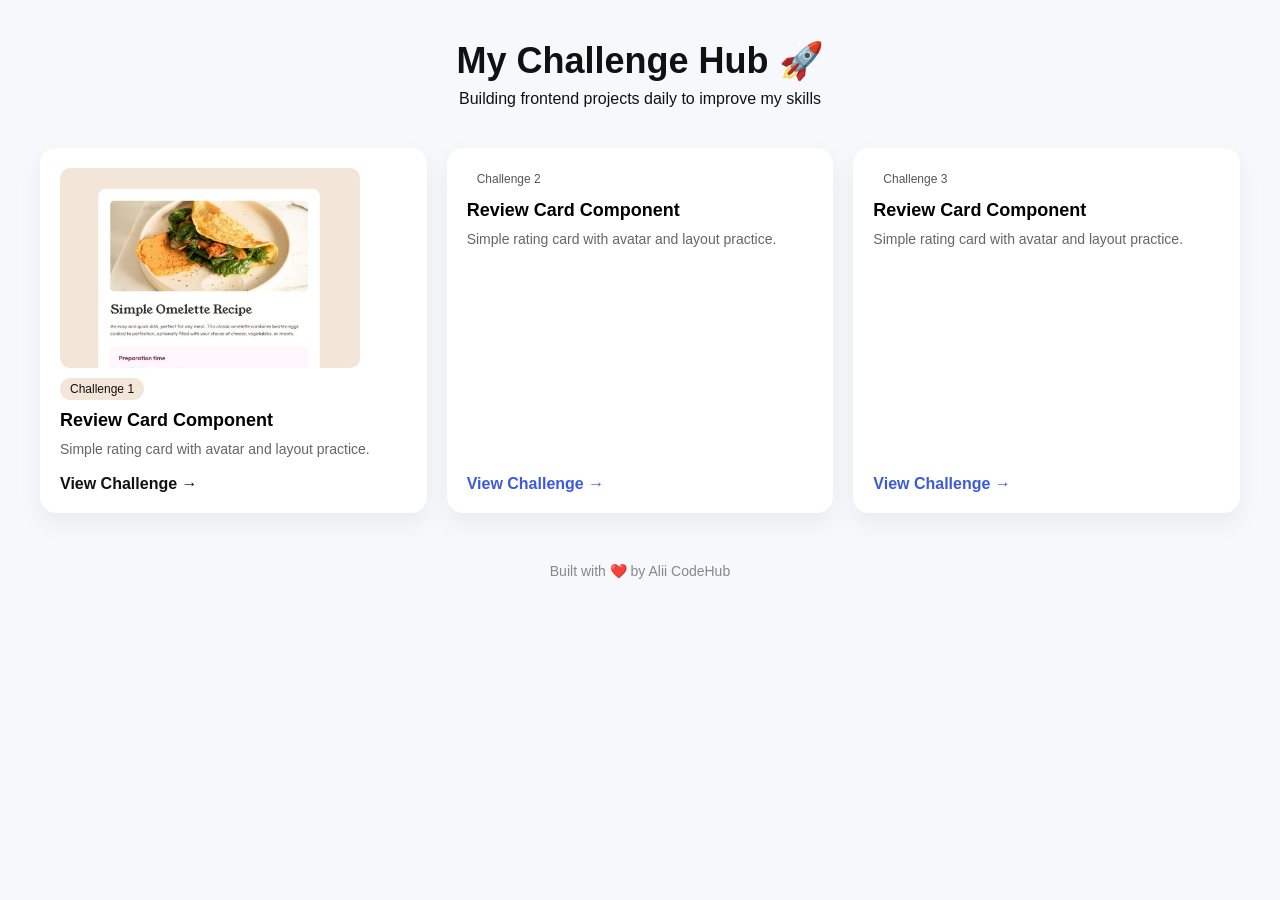
==== index.html @ eea54adb "Update index.html" ====
<!DOCTYPE html>
<html lang="en">
<head>
  <meta charset="UTF-8" />
  <meta name="viewport" content="width=device-width, initial-scale=1.0"/>
  <title>Challenge Hub</title>
  <link rel="stylesheet" href="style.css">
</head>

<body>

  <header class="header">
    <h1>My Challenge Hub 🚀</h1>
    <p>Building frontend projects daily to improve my skills</p>
  </header>

  <main class="grid">

    <!-- CARD 1 -->
    <a href="./challenge-1-recipe/index.html" class="card">
      <div class="img">
      <img src="./images/recipe.jpg" alt="">
      </div>
      <span class="tag tag1">Challenge 1</span>
      <h2>Review Card Component</h2>
      <p>Simple rating card with avatar and layout practice.</p>
      <span class="link link1">View Challenge →</span>
    </a>

     <!-- CARD 2 -->
    <a href="./challenge-1-review-card/index.html" class="card">
      <span class="tag tag2">Challenge 2</span>
      <h2>Review Card Component</h2>
      <p>Simple rating card with avatar and layout practice.</p>
      <span class="link link2">View Challenge →</span>
    </a>

     <!-- CARD 3 -->
    <a href="./challenge-1-review-card/index.html" class="card">
      <span class="tag tag3">Challenge 3</span>
      <h2>Review Card Component</h2>
      <p>Simple rating card with avatar and layout practice.</p>
      <span class="link link3">View Challenge →</span>
    </a>

  </main>

  <footer>
    Built with ❤️ by Alii CodeHub
  </footer>

</body>
</html>
---- style.css ----
* {
  margin: 0;
  padding: 0;
  box-sizing: border-box;
  font-family: Arial, sans-serif;
}

body {
  background: #f6f8fc;
  padding: 40px;
  color: #111;
}

.img {
  width: 300px;
  height: 200px;
  overflow: hidden;
}

.img img {
  width: 100%;
  height: 100%;
  object-fit: cover;
  border-radius: 10px;
}

.header {
  text-align: center;
  margin-bottom: 40px;
}

.header h1 {
  font-size: 36px;
  margin-bottom: 8px;
}

.grid {
  display: grid;
  grid-template-columns: repeat(3, 1fr);
  gap: 20px;
}

.card {
  background-color: white;
  padding: 20px;
  border-radius: 16px;
  display: flex;
  flex-direction: column;
  gap: 10px;
  color: black;
  text-decoration: none;
  box-shadow: 0 10px 25px rgba(0, 0, 0, 0.06);
  transition: 0.3s ease;
}

.card:hover {
  transform: translateY(-6px);
  box-shadow: 0 18px 40px rgba(0, 0, 0, 0.12);
}

.card h2 {
  font-size: 18px;
}

.card p {
  font-size: 14px;
  color: #666;
  margin-bottom: 8px;
}

.tag {
  width: fit-content;
  padding: 4px 10px;
  border-radius: 20px;
  font-size: 12px;
  color: #555;
  font-weight: 500;
}

.tag.tag1 {
  background-color: #f3e6d8;
}

.tag.tag1, .link.link1 {
  color: #111;
}

.link {
  color: #3b5bdb;
  font-weight: 600;
  margin-top: auto;
}

/* FOOTER */
footer {
  text-align: center;
  margin-top: 50px;
  color: #888;
  font-size: 14px;
}

/* RESPONSIVE */
@media (max-width: 900px) {
  .grid {
    grid-template-columns: repeat(2, 1fr);
  }
}

@media (max-width: 600px) {
  .grid {
    grid-template-columns: 1fr;
  }
}
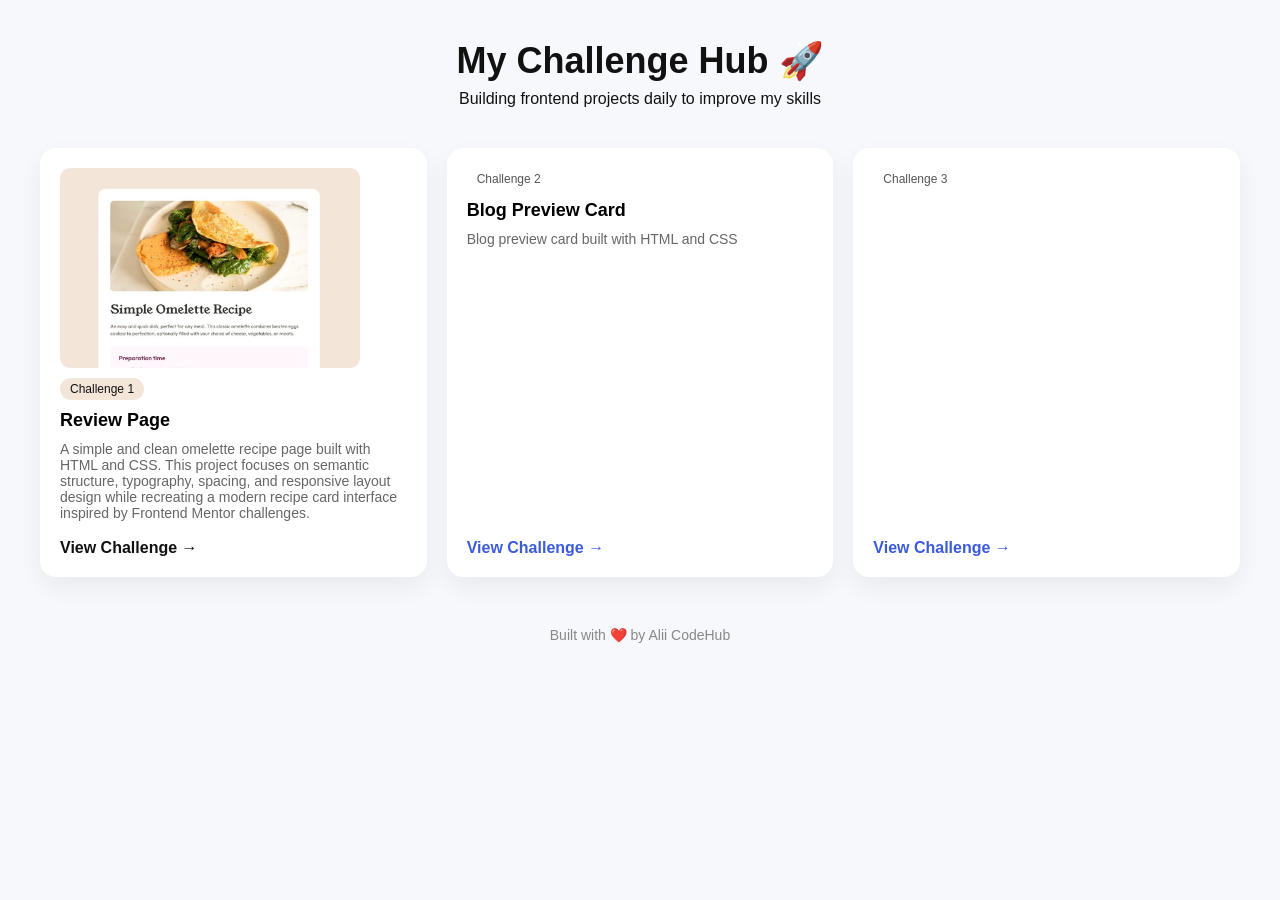
==== commit 14e999f7: "Update index.html" ====
--- a/index.html
+++ b/index.html
@@ -22,24 +22,24 @@
       <img src="./images/recipe.jpg" alt="">
       </div>
       <span class="tag tag1">Challenge 1</span>
-      <h2>Review Card Component</h2>
-      <p>Simple rating card with avatar and layout practice.</p>
+      <h2>Review Page</h2>
+      <p>A simple and clean omelette recipe page built with HTML and CSS. This project focuses on semantic structure, typography, spacing, and responsive layout design while recreating a modern recipe card interface inspired by Frontend Mentor challenges.</p>
       <span class="link link1">View Challenge →</span>
     </a>
 
      <!-- CARD 2 -->
-    <a href="./challenge-1-review-card/index.html" class="card">
+    <a href="./Challenge-2-Blog-Card/index.html" class="card">
       <span class="tag tag2">Challenge 2</span>
-      <h2>Review Card Component</h2>
-      <p>Simple rating card with avatar and layout practice.</p>
+      <h2>Blog Preview Card</h2>
+      <p>Blog preview card built with HTML and CSS</p>
       <span class="link link2">View Challenge →</span>
     </a>
 
      <!-- CARD 3 -->
     <a href="./challenge-1-review-card/index.html" class="card">
       <span class="tag tag3">Challenge 3</span>
-      <h2>Review Card Component</h2>
-      <p>Simple rating card with avatar and layout practice.</p>
+      <h2></h2>
+      <p></p>
       <span class="link link3">View Challenge →</span>
     </a>
 
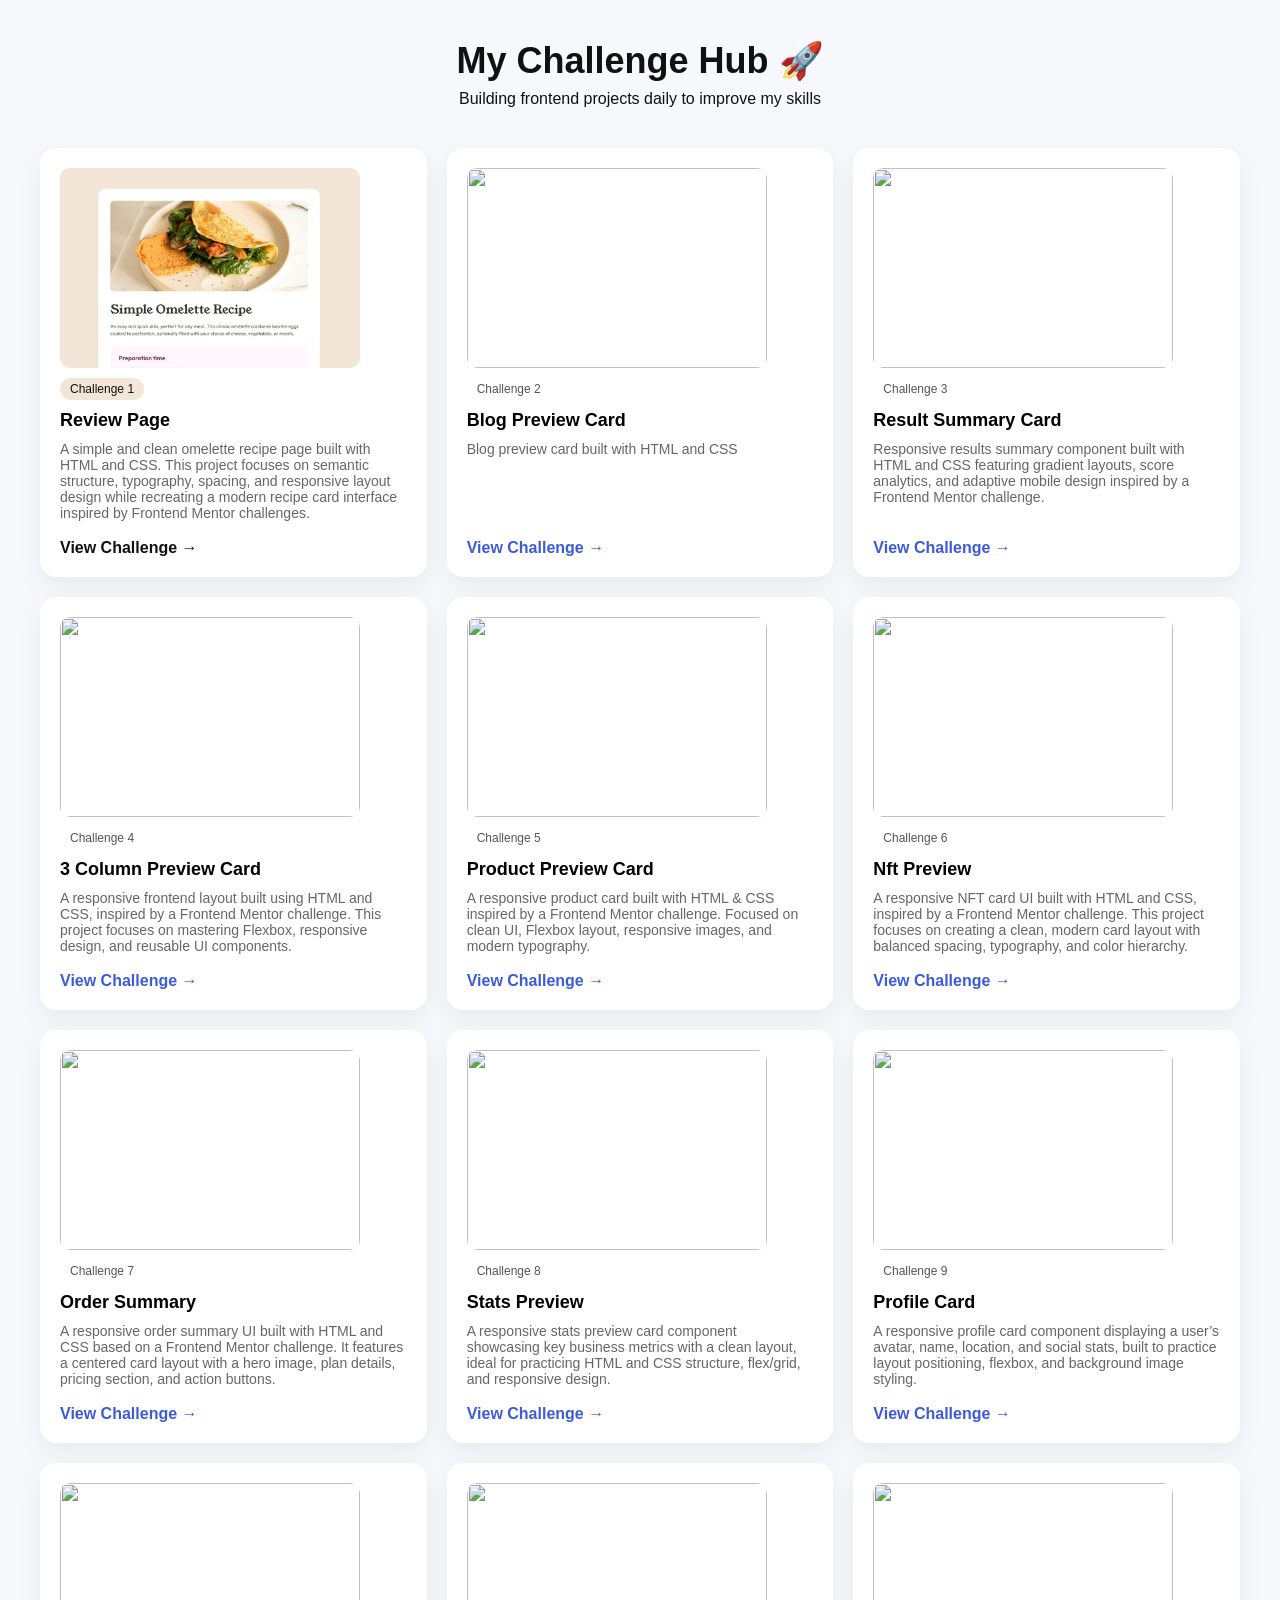
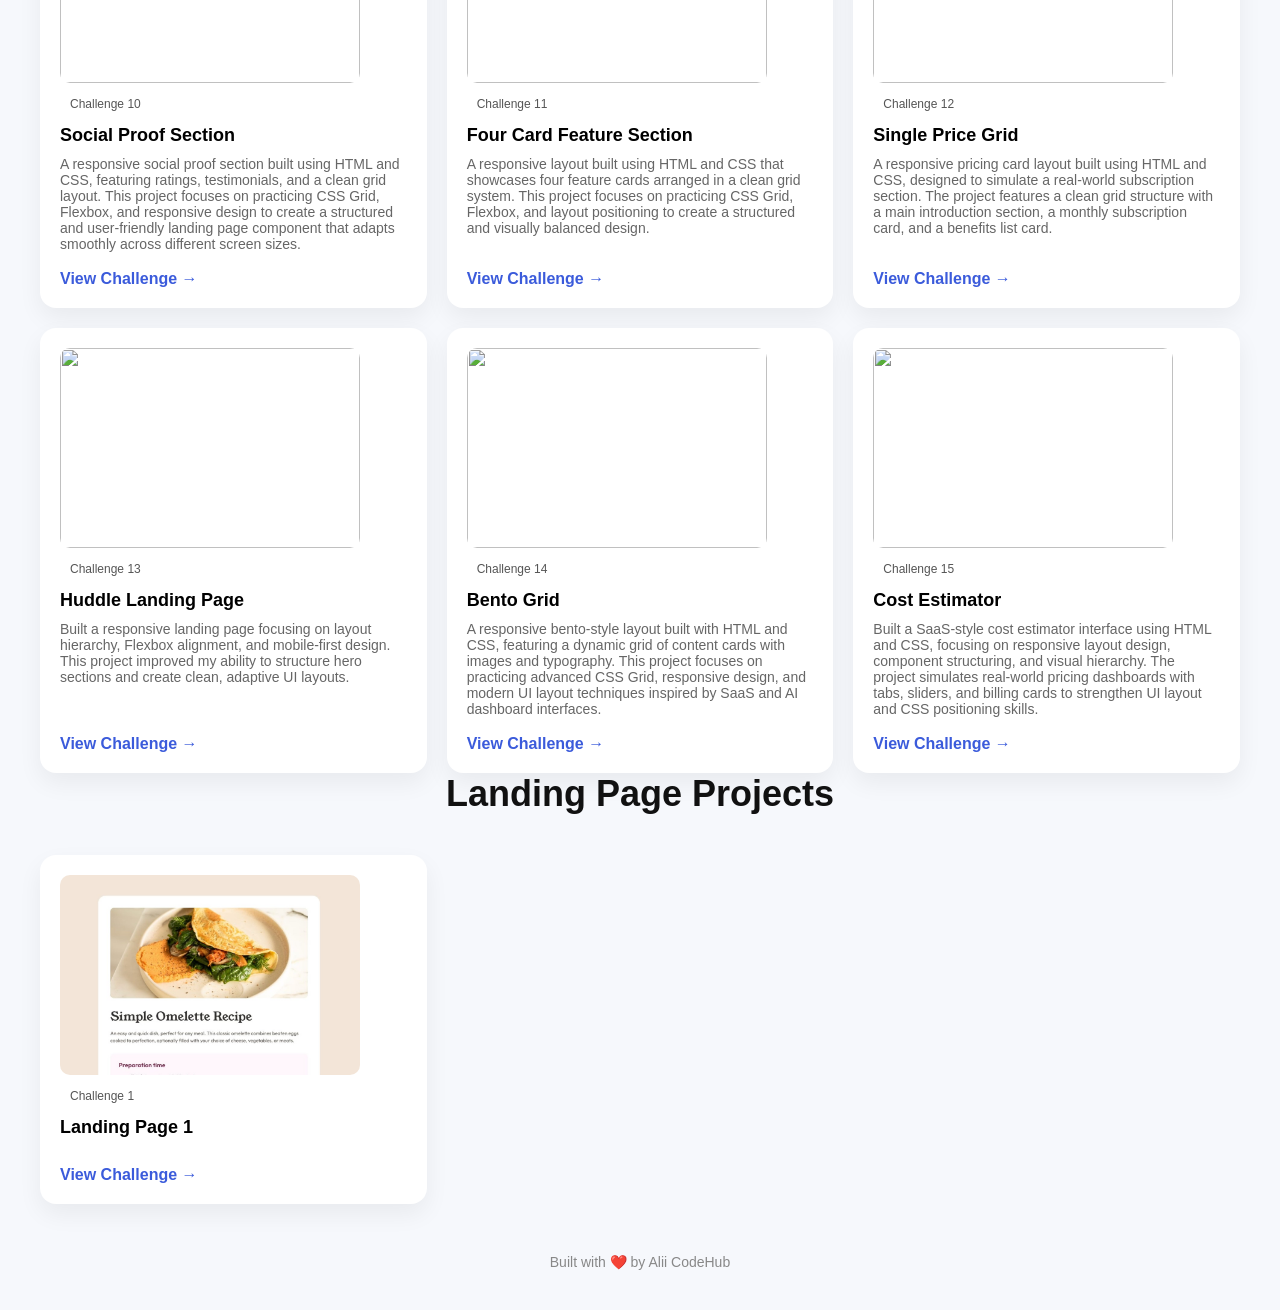
==== commit 2a056e27: "Update index.html" ====
--- a/index.html
+++ b/index.html
@@ -1,53 +1,265 @@
-<!DOCTYPE html>
+<!doctype html>
 <html lang="en">
-<head>
-  <meta charset="UTF-8" />
-  <meta name="viewport" content="width=device-width, initial-scale=1.0"/>
-  <title>Challenge Hub</title>
-  <link rel="stylesheet" href="style.css">
-</head>
-
-<body>
-
-  <header class="header">
-    <h1>My Challenge Hub 🚀</h1>
-    <p>Building frontend projects daily to improve my skills</p>
-  </header>
-
-  <main class="grid">
-
-    <!-- CARD 1 -->
-    <a href="./challenge-1-recipe/index.html" class="card">
-      <div class="img">
-      <img src="./images/recipe.jpg" alt="">
-      </div>
-      <span class="tag tag1">Challenge 1</span>
-      <h2>Review Page</h2>
-      <p>A simple and clean omelette recipe page built with HTML and CSS. This project focuses on semantic structure, typography, spacing, and responsive layout design while recreating a modern recipe card interface inspired by Frontend Mentor challenges.</p>
-      <span class="link link1">View Challenge →</span>
-    </a>
-
-     <!-- CARD 2 -->
-    <a href="./Challenge-2-Blog-Card/index.html" class="card">
-      <span class="tag tag2">Challenge 2</span>
-      <h2>Blog Preview Card</h2>
-      <p>Blog preview card built with HTML and CSS</p>
-      <span class="link link2">View Challenge →</span>
-    </a>
-
-     <!-- CARD 3 -->
-    <a href="./challenge-1-review-card/index.html" class="card">
-      <span class="tag tag3">Challenge 3</span>
-      <h2></h2>
-      <p></p>
-      <span class="link link3">View Challenge →</span>
-    </a>
-
-  </main>
-
-  <footer>
-    Built with ❤️ by Alii CodeHub
-  </footer>
-
-</body>
+  <head>
+    <meta charset="UTF-8" />
+    <meta name="viewport" content="width=device-width, initial-scale=1.0" />
+    <title>Challenge Hub</title>
+    <link rel="stylesheet" href="style.css" />
+  </head>
+
+  <body>
+    <header class="header">
+      <h1>My Challenge Hub 🚀</h1>
+      <p>Building frontend projects daily to improve my skills</p>
+    </header>
+
+    <main class="grid challenge-grid">
+      <!-- CARD 1 -->
+      <a href="./challenge-1-recipe/index.html" class="card">
+        <div class="img">
+          <img src="./images/recipe.jpg" alt="" />
+        </div>
+        <span class="tag tag1">Challenge 1</span>
+        <h2>Review Page</h2>
+        <p>
+          A simple and clean omelette recipe page built with HTML and CSS. This
+          project focuses on semantic structure, typography, spacing, and
+          responsive layout design while recreating a modern recipe card
+          interface inspired by Frontend Mentor challenges.
+        </p>
+        <span class="link link1">View Challenge →</span>
+      </a>
+
+      <!-- CARD 2 -->
+      <a href="./Challenge-2-Blog-Card/index.html" class="card">
+        <div class="img">
+          <img src="/images/blog-card.jpg" alt="" />
+        </div>
+        <span class="tag tag2">Challenge 2</span>
+        <h2>Blog Preview Card</h2>
+        <p>Blog preview card built with HTML and CSS</p>
+        <span class="link link2">View Challenge →</span>
+      </a>
+
+      <!-- CARD 3 -->
+      <a href="./Challenge-3-Results-Summary/index.html" class="card">
+        <div class="img">
+          <img src="/images/result-summary.jpg" alt="" />
+        </div>
+        <span class="tag tag3">Challenge 3</span>
+        <h2>Result Summary Card</h2>
+        <p>
+          Responsive results summary component built with HTML and CSS featuring
+          gradient layouts, score analytics, and adaptive mobile design inspired
+          by a Frontend Mentor challenge.
+        </p>
+        <span class="link link3">View Challenge →</span>
+      </a>
+
+      <!-- CARD 4 -->
+      <a href="./Challenge-4-3Col-Preview-Card/index.html" class="card">
+        <div class="img">
+          <img src="/images/3-col-card.jpg" alt="" />
+        </div>
+        <span class="tag tag4">Challenge 4</span>
+        <h2>3 Column Preview Card</h2>
+        <p>
+          A responsive frontend layout built using HTML and CSS, inspired by a
+          Frontend Mentor challenge. This project focuses on mastering Flexbox,
+          responsive design, and reusable UI components.
+        </p>
+        <span class="link link4">View Challenge →</span>
+      </a>
+
+      <!-- CARD 5 -->
+      <a href="./Challenge-5-Product-Preview/index.html" class="card">
+        <div class="img">
+          <img src="/images/product-preview.jpg" alt="" />
+        </div>
+        <span class="tag tag5">Challenge 5</span>
+        <h2>Product Preview Card</h2>
+        <p>
+          A responsive product card built with HTML & CSS inspired by a Frontend
+          Mentor challenge. Focused on clean UI, Flexbox layout, responsive
+          images, and modern typography.
+        </p>
+        <span class="link link5">View Challenge →</span>
+      </a>
+
+      <!-- CARD 6 -->
+      <a href="./Challenge-6-Nft-Preview/index.html" class="card">
+        <div class="img">
+          <img src="/images/nft-preview.jpg" alt="" />
+        </div>
+        <span class="tag tag6">Challenge 6</span>
+        <h2>Nft Preview</h2>
+        <p>
+          A responsive NFT card UI built with HTML and CSS, inspired by a
+          Frontend Mentor challenge. This project focuses on creating a clean,
+          modern card layout with balanced spacing, typography, and color
+          hierarchy.
+        </p>
+        <span class="link link6">View Challenge →</span>
+      </a>
+
+      <!-- CARD 7 -->
+      <a href="./Challenge-7-Order-Summary/index.html" class="card">
+        <div class="img">
+          <img src="/images/order-summary.jpg" alt="" />
+        </div>
+        <span class="tag tag7">Challenge 7</span>
+        <h2>Order Summary</h2>
+        <p>
+          A responsive order summary UI built with HTML and CSS based on a
+          Frontend Mentor challenge. It features a centered card layout with a
+          hero image, plan details, pricing section, and action buttons.
+        </p>
+        <span class="link link7">View Challenge →</span>
+      </a>
+
+      <!-- CARD 8 -->
+      <a href="./Challenge-8-Stats-Preview/index.html" class="card">
+        <div class="img">
+          <img src="/images/stats-preview.jpg" alt="" />
+        </div>
+        <span class="tag tag8">Challenge 8</span>
+        <h2>Stats Preview</h2>
+        <p>
+          A responsive stats preview card component showcasing key business
+          metrics with a clean layout, ideal for practicing HTML and CSS
+          structure, flex/grid, and responsive design.
+        </p>
+        <span class="link link8">View Challenge →</span>
+      </a>
+
+      <!-- CARD 9 -->
+      <a href="./Challenge-9-Profile-Card/index.html" class="card">
+        <div class="img">
+          <img src="/images/profile-card.jpg" alt="" />
+        </div>
+        <span class="tag tag9">Challenge 9</span>
+        <h2>Profile Card</h2>
+        <p>
+          A responsive profile card component displaying a user’s avatar, name,
+          location, and social stats, built to practice layout positioning,
+          flexbox, and background image styling.
+        </p>
+        <span class="link link9">View Challenge →</span>
+      </a>
+
+      <!-- CARD 10 -->
+      <a href="./Challenge-10-Social-Proof-Section/index.html" class="card">
+        <div class="img">
+          <img src="/images/social-proof-section.jpg" alt="" />
+        </div>
+        <span class="tag tag10">Challenge 10</span>
+        <h2>Social Proof Section</h2>
+        <p>
+          A responsive social proof section built using HTML and CSS, featuring
+          ratings, testimonials, and a clean grid layout. This project focuses
+          on practicing CSS Grid, Flexbox, and responsive design to create a
+          structured and user-friendly landing page component that adapts
+          smoothly across different screen sizes.
+        </p>
+        <span class="link link10">View Challenge →</span>
+      </a>
+
+      <!-- CARD 11 -->
+      <a
+        href="./Challenge-11-Four-Card-Feature-Section/index.html"
+        class="card"
+      >
+        <div class="img">
+          <img src="/images/four-card-feature-section.jpg" alt="" />
+        </div>
+        <span class="tag tag11">Challenge 11</span>
+        <h2>Four Card Feature Section</h2>
+        <p>
+          A responsive layout built using HTML and CSS that showcases four
+          feature cards arranged in a clean grid system. This project focuses on
+          practicing CSS Grid, Flexbox, and layout positioning to create a
+          structured and visually balanced design.
+        </p>
+        <span class="link link11">View Challenge →</span>
+      </a>
+
+      <!-- CARD 12 -->
+      <a href="./Challenge-12-Single-Price-Grid/index.html" class="card">
+        <div class="img">
+          <img src="/images/single-price-grid.jpg" alt="" />
+        </div>
+        <span class="tag tag12">Challenge 12</span>
+        <h2>Single Price Grid</h2>
+        <p>
+          A responsive pricing card layout built using HTML and CSS, designed to
+          simulate a real-world subscription section. The project features a
+          clean grid structure with a main introduction section, a monthly
+          subscription card, and a benefits list card.
+        </p>
+        <span class="link link12">View Challenge →</span>
+      </a>
+
+      <!-- CARD 13 -->
+      <a href="./Challenge-13-Huddle-Landing-Page/index.html" class="card">
+        <div class="img">
+          <img src="/images/huddle-landing-page.jpg" alt="" />
+        </div>
+        <span class="tag tag13">Challenge 13</span>
+        <h2>Huddle Landing Page</h2>
+        <p>
+          Built a responsive landing page focusing on layout hierarchy, Flexbox
+          alignment, and mobile-first design. This project improved my ability
+          to structure hero sections and create clean, adaptive UI layouts.
+        </p>
+        <span class="link link13">View Challenge →</span>
+      </a>
+
+      <!-- CARD 14 -->
+      <a href="./Challenge-14-Bento-Grid/index.html" class="card">
+        <div class="img">
+          <img src="/images/bento-grid.jpg" alt="" />
+        </div>
+        <span class="tag tag14">Challenge 14</span>
+        <h2>Bento Grid</h2>
+        <p>
+          A responsive bento-style layout built with HTML and CSS, featuring a
+          dynamic grid of content cards with images and typography. This project
+          focuses on practicing advanced CSS Grid, responsive design, and modern
+          UI layout techniques inspired by SaaS and AI dashboard interfaces.
+        </p>
+        <span class="link link14">View Challenge →</span>
+      </a>
+
+      <!-- CARD 15 -->
+      <a href="./Challenge-15-Cost-Estimator/index.html" class="card">
+        <div class="img">
+          <img src="/images/cost-estimator.JPG" alt="" />
+        </div>
+        <span class="tag tag15">Challenge 15</span>
+        <h2>Cost Estimator</h2>
+        <p>Built a SaaS-style cost estimator interface using HTML and CSS, focusing on responsive layout design, component structuring, and visual hierarchy. The project simulates real-world pricing dashboards with tabs, sliders, and billing cards to strengthen UI layout and CSS positioning skills.
+</p>
+        <span class="link link15">View Challenge →</span>
+      </a>
+    </main>
+
+    <div class="header landing-header">
+      <h1>Landing Page Projects</h1>
+    </div>
+
+    <div class="grid landing-grid">
+      <!-- CARD 1 -->
+      <a href="./challenge-1-recipe/index.html" class="card">
+        <div class="img">
+          <img src="./images/recipe.jpg" alt="" />
+        </div>
+        <span class="tag landing-tag1">Challenge 1</span>
+        <h2>Landing Page 1</h2>
+        <p></p>
+        <span class="link landing-link1">View Challenge →</span>
+      </a>
+    </div>
+
+    <footer>Built with ❤️ by Alii CodeHub</footer>
+  </body>
 </html>
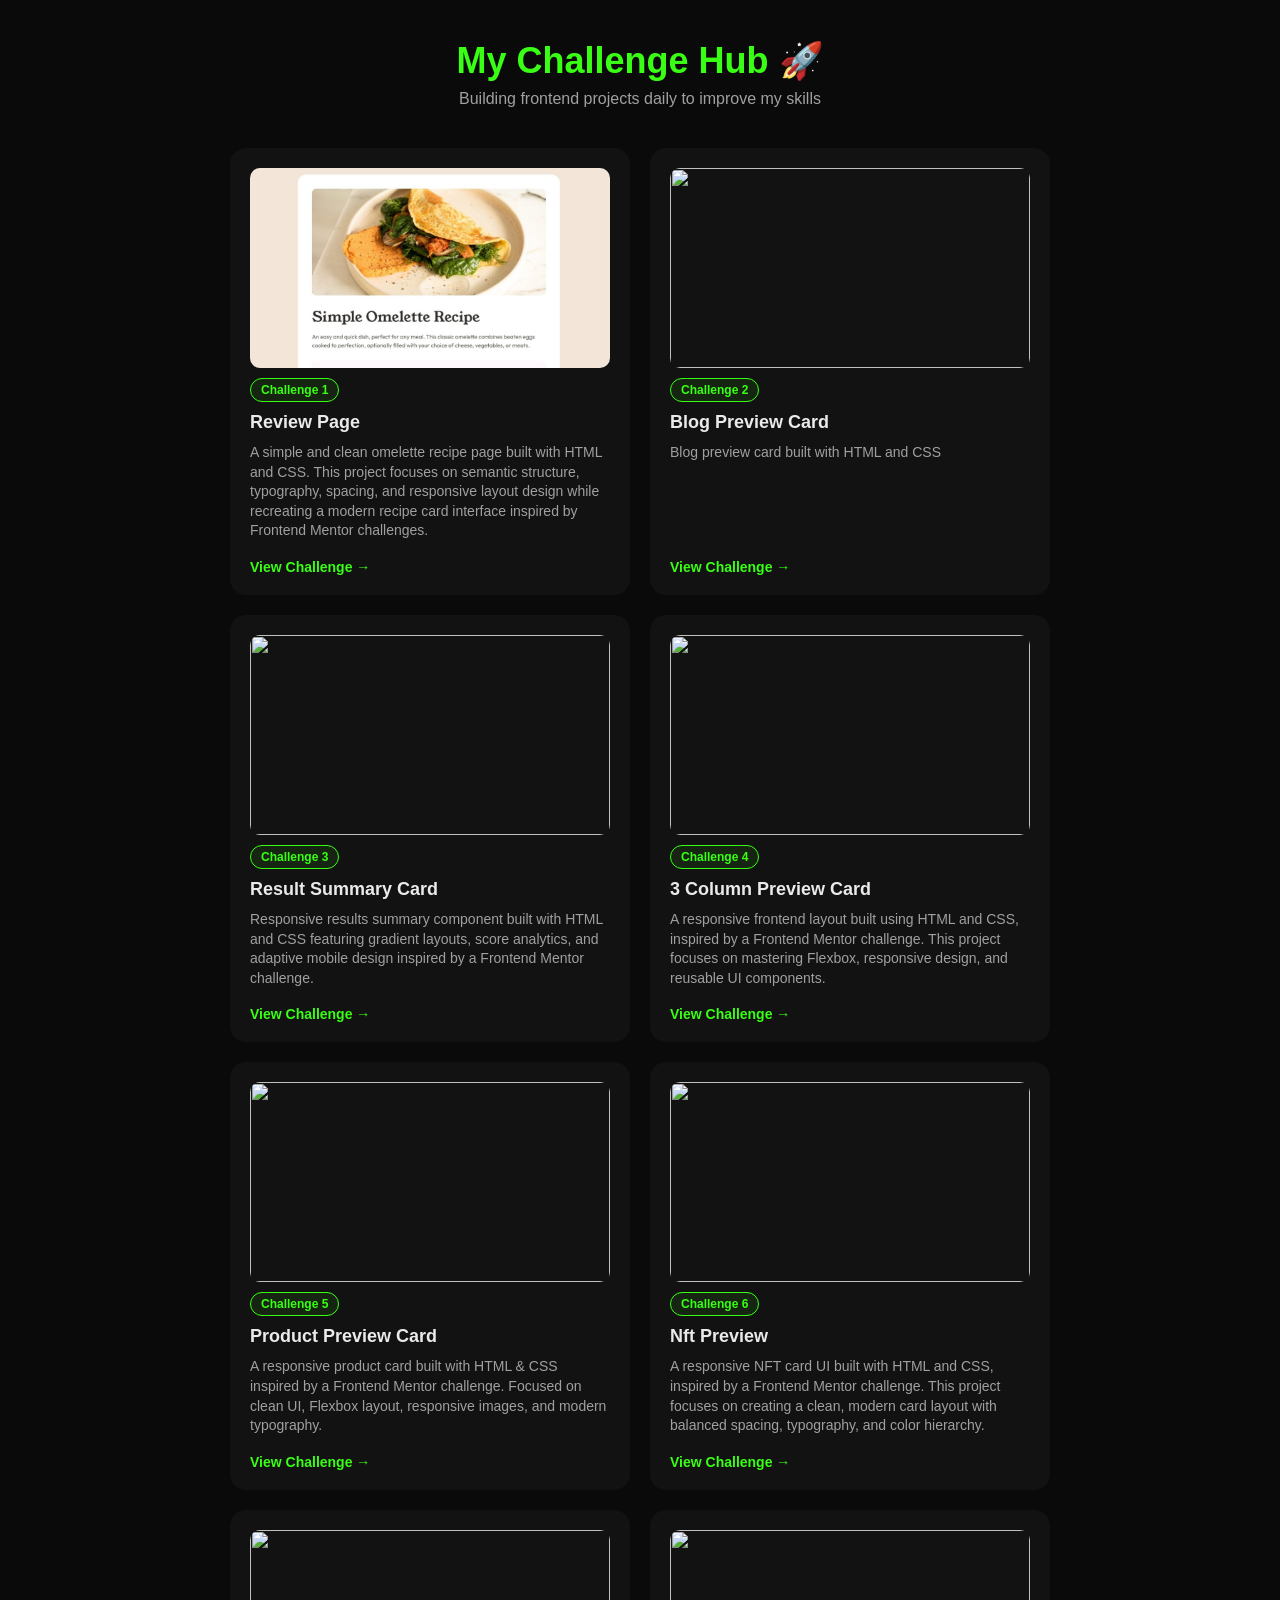
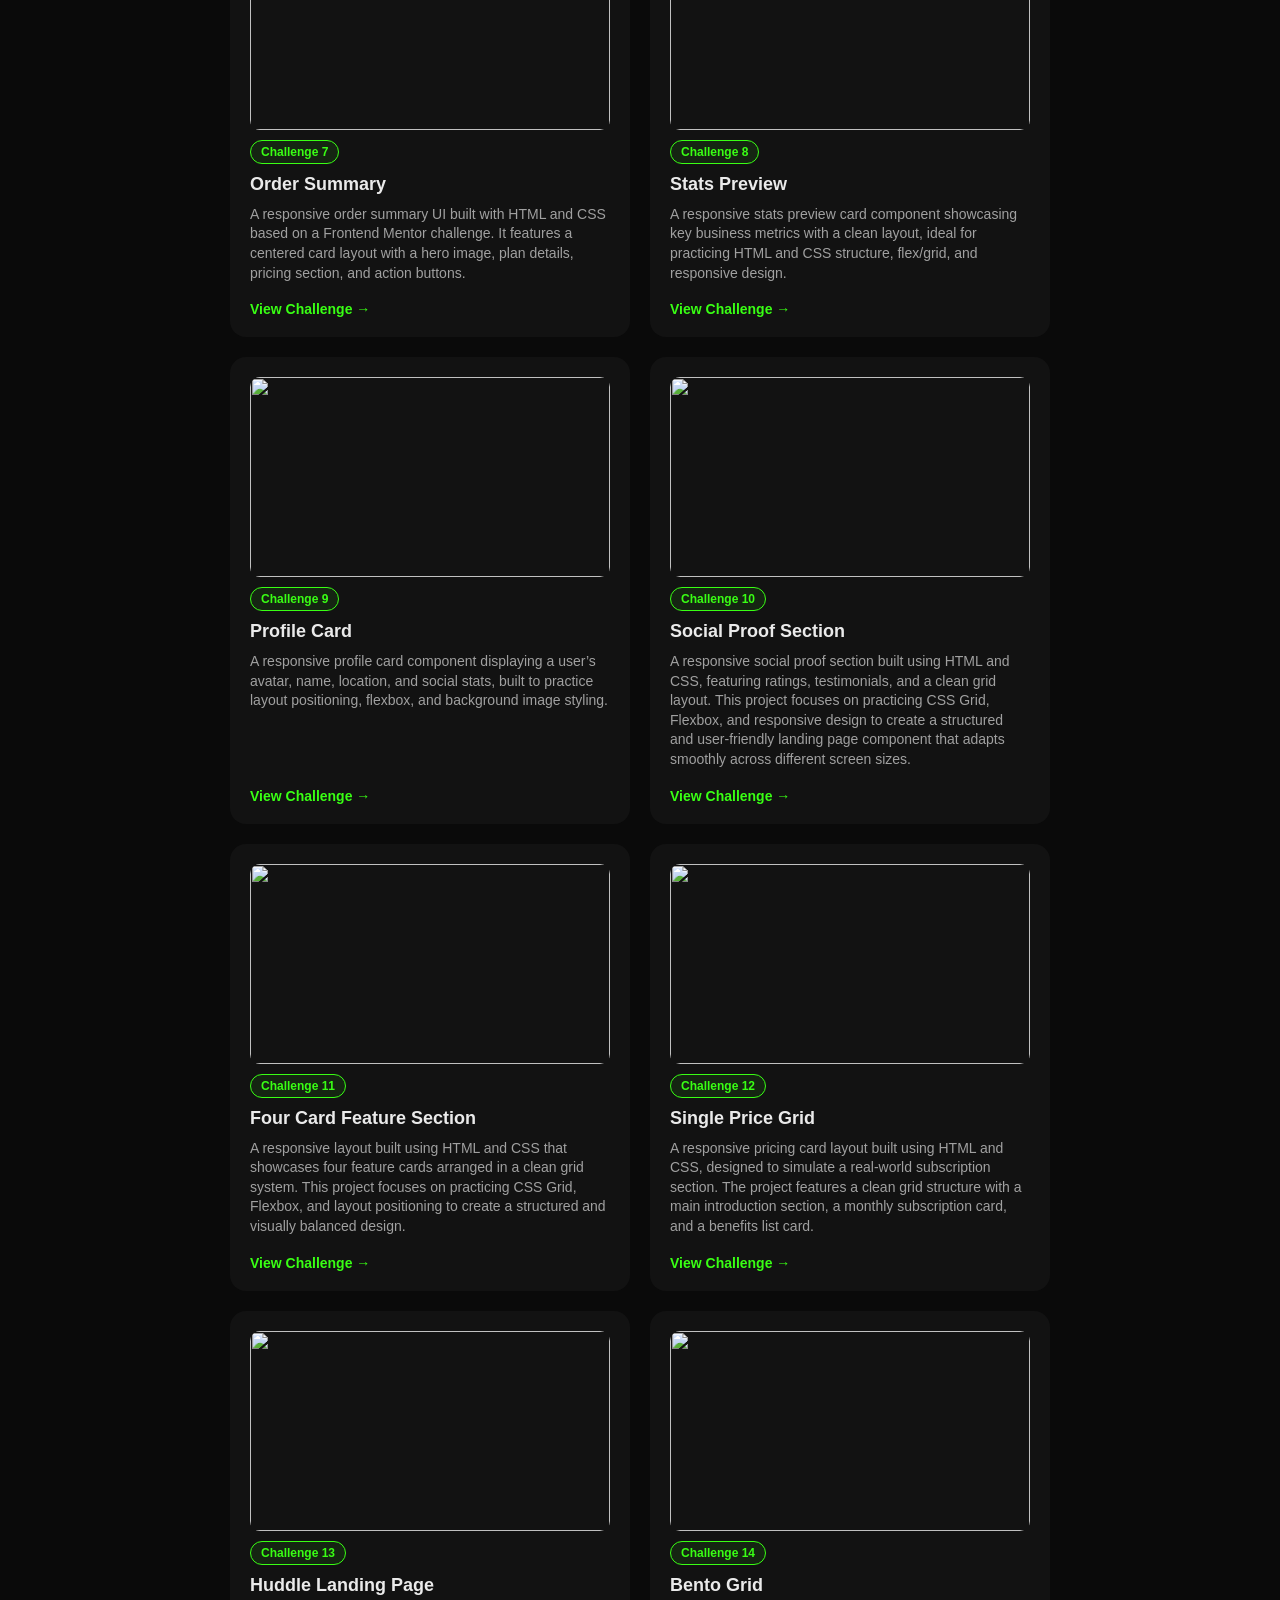
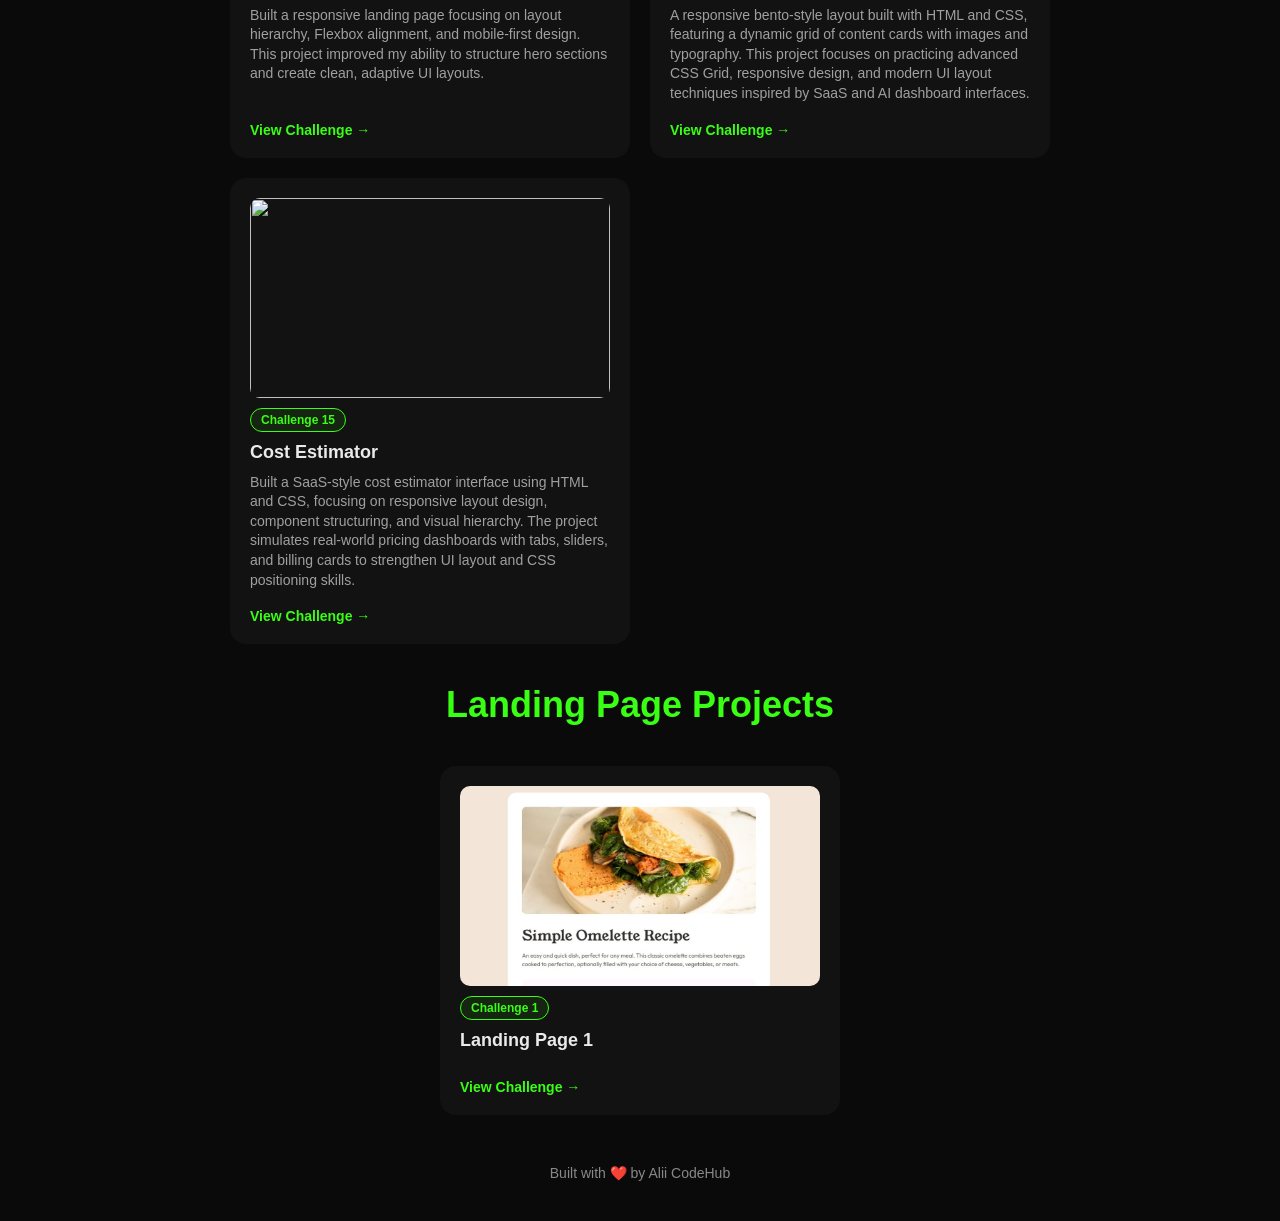
==== commit d3040cef: "Update index.html" ====
--- a/index.html
+++ b/index.html
@@ -33,7 +33,7 @@
       <!-- CARD 2 -->
       <a href="./Challenge-2-Blog-Card/index.html" class="card">
         <div class="img">
-          <img src="/images/blog-card.jpg" alt="" />
+          <img src="./images/blog-card.jpg" alt="" />
         </div>
         <span class="tag tag2">Challenge 2</span>
         <h2>Blog Preview Card</h2>
@@ -44,7 +44,7 @@
       <!-- CARD 3 -->
       <a href="./Challenge-3-Results-Summary/index.html" class="card">
         <div class="img">
-          <img src="/images/result-summary.jpg" alt="" />
+          <img src="./images/result-summary.jpg" alt="" />
         </div>
         <span class="tag tag3">Challenge 3</span>
         <h2>Result Summary Card</h2>
@@ -59,7 +59,7 @@
       <!-- CARD 4 -->
       <a href="./Challenge-4-3Col-Preview-Card/index.html" class="card">
         <div class="img">
-          <img src="/images/3-col-card.jpg" alt="" />
+          <img src="./images/3-col-card.jpg" alt="" />
         </div>
         <span class="tag tag4">Challenge 4</span>
         <h2>3 Column Preview Card</h2>
@@ -74,7 +74,7 @@
       <!-- CARD 5 -->
       <a href="./Challenge-5-Product-Preview/index.html" class="card">
         <div class="img">
-          <img src="/images/product-preview.jpg" alt="" />
+          <img src="./images/product-preview.jpg" alt="" />
         </div>
         <span class="tag tag5">Challenge 5</span>
         <h2>Product Preview Card</h2>
@@ -89,7 +89,7 @@
       <!-- CARD 6 -->
       <a href="./Challenge-6-Nft-Preview/index.html" class="card">
         <div class="img">
-          <img src="/images/nft-preview.jpg" alt="" />
+          <img src="./images/nft-preview.jpg" alt="" />
         </div>
         <span class="tag tag6">Challenge 6</span>
         <h2>Nft Preview</h2>
@@ -105,7 +105,7 @@
       <!-- CARD 7 -->
       <a href="./Challenge-7-Order-Summary/index.html" class="card">
         <div class="img">
-          <img src="/images/order-summary.jpg" alt="" />
+          <img src="./images/order-summary.jpg" alt="" />
         </div>
         <span class="tag tag7">Challenge 7</span>
         <h2>Order Summary</h2>
@@ -120,7 +120,7 @@
       <!-- CARD 8 -->
       <a href="./Challenge-8-Stats-Preview/index.html" class="card">
         <div class="img">
-          <img src="/images/stats-preview.jpg" alt="" />
+          <img src="./images/stats-preview.jpg" alt="" />
         </div>
         <span class="tag tag8">Challenge 8</span>
         <h2>Stats Preview</h2>
@@ -135,7 +135,7 @@
       <!-- CARD 9 -->
       <a href="./Challenge-9-Profile-Card/index.html" class="card">
         <div class="img">
-          <img src="/images/profile-card.jpg" alt="" />
+          <img src="./images/profile-card.jpg" alt="" />
         </div>
         <span class="tag tag9">Challenge 9</span>
         <h2>Profile Card</h2>
@@ -150,7 +150,7 @@
       <!-- CARD 10 -->
       <a href="./Challenge-10-Social-Proof-Section/index.html" class="card">
         <div class="img">
-          <img src="/images/social-proof-section.jpg" alt="" />
+          <img src="./images/social-proof-section.jpg" alt="" />
         </div>
         <span class="tag tag10">Challenge 10</span>
         <h2>Social Proof Section</h2>
@@ -170,7 +170,7 @@
         class="card"
       >
         <div class="img">
-          <img src="/images/four-card-feature-section.jpg" alt="" />
+          <img src="./images/four-card-feature-section.jpg" alt="" />
         </div>
         <span class="tag tag11">Challenge 11</span>
         <h2>Four Card Feature Section</h2>
@@ -186,7 +186,7 @@
       <!-- CARD 12 -->
       <a href="./Challenge-12-Single-Price-Grid/index.html" class="card">
         <div class="img">
-          <img src="/images/single-price-grid.jpg" alt="" />
+          <img src="./images/single-price-grid.jpg" alt="" />
         </div>
         <span class="tag tag12">Challenge 12</span>
         <h2>Single Price Grid</h2>
@@ -202,7 +202,7 @@
       <!-- CARD 13 -->
       <a href="./Challenge-13-Huddle-Landing-Page/index.html" class="card">
         <div class="img">
-          <img src="/images/huddle-landing-page.jpg" alt="" />
+          <img src="./images/huddle-landing-page.jpg" alt="" />
         </div>
         <span class="tag tag13">Challenge 13</span>
         <h2>Huddle Landing Page</h2>
@@ -217,7 +217,7 @@
       <!-- CARD 14 -->
       <a href="./Challenge-14-Bento-Grid/index.html" class="card">
         <div class="img">
-          <img src="/images/bento-grid.jpg" alt="" />
+          <img src="./images/bento-grid.jpg" alt="" />
         </div>
         <span class="tag tag14">Challenge 14</span>
         <h2>Bento Grid</h2>
@@ -233,7 +233,7 @@
       <!-- CARD 15 -->
       <a href="./Challenge-15-Cost-Estimator/index.html" class="card">
         <div class="img">
-          <img src="/images/cost-estimator.JPG" alt="" />
+          <img src="./images/cost-estimator.JPG" alt="" />
         </div>
         <span class="tag tag15">Challenge 15</span>
         <h2>Cost Estimator</h2>
--- a/style.css
+++ b/style.css
@@ -6,13 +6,13 @@
 }
 
 body {
-  background: #f6f8fc;
+  background: #0a0a0a;
   padding: 40px;
-  color: #111;
+  color: #eaeaea;
 }
 
 .img {
-  width: 300px;
+  max-width: 500px;
   height: 200px;
   overflow: hidden;
 }
@@ -29,33 +29,50 @@
   margin-bottom: 40px;
 }
 
+.landing-header {
+  margin-top: 40px;
+}
+
 .header h1 {
   font-size: 36px;
   margin-bottom: 8px;
+  color: #39ff14;
+}
+
+.header p {
+  color: #a0a0a0;
 }
 
 .grid {
   display: grid;
-  grid-template-columns: repeat(3, 1fr);
+  grid-template-columns: repeat(auto-fit, minmax(400px, max-content));
+  padding: 0 144px;
+  justify-content: center;
   gap: 20px;
 }
 
 .card {
-  background-color: white;
+  background-color: #121212;
   padding: 20px;
   border-radius: 16px;
   display: flex;
   flex-direction: column;
   gap: 10px;
-  color: black;
+  color: inherit;
   text-decoration: none;
-  box-shadow: 0 10px 25px rgba(0, 0, 0, 0.06);
   transition: 0.3s ease;
+  width: 400px;
 }
 
 .card:hover {
   transform: translateY(-6px);
-  box-shadow: 0 18px 40px rgba(0, 0, 0, 0.12);
+  box-shadow:
+    0 0 15px #39ff14,
+    0 0 30px rgba(57, 255, 20, 0.15);
+}
+
+.card:hover .link {
+  text-shadow: 0 0 8px #39ff14;
 }
 
 .card h2 {
@@ -64,8 +81,9 @@
 
 .card p {
   font-size: 14px;
-  color: #666;
+  color: #a0a0a0;
   margin-bottom: 8px;
+  line-height: 1.4;
 }
 
 .tag {
@@ -73,22 +91,157 @@
   padding: 4px 10px;
   border-radius: 20px;
   font-size: 12px;
-  color: #555;
-  font-weight: 500;
-}
-
-.tag.tag1 {
+  color: #39ff14;
+  font-weight: 600;
+  border: 1px solid #39ff14;
+  background: rgba(57, 255, 20, 0.08);
+}
+
+/* .tag.tag1 {
   background-color: #f3e6d8;
 }
 
-.tag.tag1, .link.link1 {
+.tag.tag1,
+.link.link1 {
   color: #111;
 }
+
+.tag.tag2 {
+  background-color: #f0c933;
+}
+
+.tag.tag2,
+.link.link2 {
+  color: #483c0f;
+}
+
+.tag.tag3 {
+  background-color: #ebf1ff;
+}
+
+.tag.tag3,
+.link.link3 {
+  color: #2e2be9;
+}
+
+.tag.tag4 {
+  background-color: #f2f2f2;
+}
+
+.tag.tag4,
+.link.link4 {
+  color: #494949;
+}
+
+.tag.tag5 {
+  background-color: #f2ebe3;
+}
+
+.tag.tag5,
+.link.link5 {
+  color: #494744;
+}
+
+.tag.tag6 {
+  background-color: #0d192b;
+}
+
+.tag.tag6 {
+  color: #fff;
+}
+
+.link.link6 {
+  color: #14253d;
+}
+
+.tag.tag7 {
+  background-color: #e0e8ff;
+}
+
+.tag.tag7,
+.link.link7 {
+  color: #072c77;
+}
+
+.tag.tag8 {
+  background-color: #000000;
+}
+
+.tag.tag8,
+.link.link8 {
+  color: #aa5cdb;
+}
+
+.tag.tag9 {
+  background-color: #d1ecef;
+}
+
+.tag.tag9,
+.link.link9 {
+  color: #19a2ae;
+}
+
+.tag.tag10 {
+  background-color: #f7f2f7;
+}
+
+.tag.tag10,
+.link.link10 {
+  color: #a142a1;
+}
+
+.tag.tag11 {
+  background-color: #ecf0f3;
+}
+
+.tag.tag11,
+.link.link11 {
+  color: #51595f;
+}
+
+.tag.tag12 {
+  background-color: #98a6bd;
+}
+
+.tag.tag12,
+.link.link12 {
+  color: rgb(82, 82, 82);
+}
+
+.tag.tag13 {
+  background-color: #674baf;
+}
+
+.tag.tag13,
+.link.link13 {
+  color: #f800f8;
+}
+
+.tag.tag14 {
+  background-color: #ffcb6b;
+}
+
+.tag.tag14,
+.link.link14 {
+  color: #7650dc;
+}
+
+.tag.tag15 {
+  background-color: #e9dfff;
+}
+
+.tag.tag15,
+.link.link15 {
+  color: #53319c;
+} */
 
 .link {
   color: #3b5bdb;
   font-weight: 600;
   margin-top: auto;
+  color: #39ff14;
+  font-weight: bold;
+  font-size: 14px;
 }
 
 /* FOOTER */
